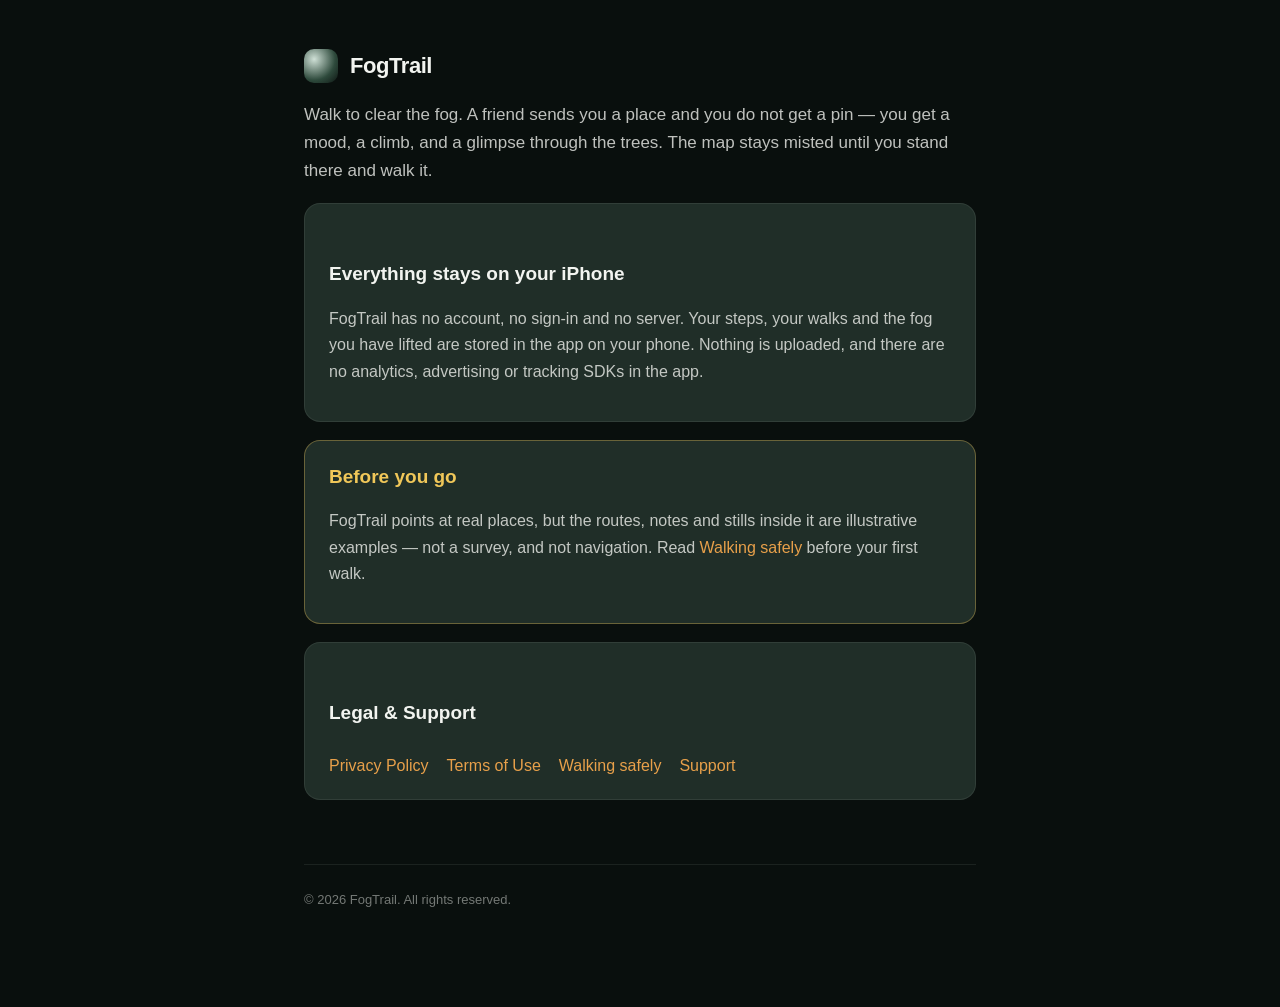
==== index.html @ edac89db "feat: FogTrail legal, safety and support site Privacy policy (HealthKit read-only, nothing transmitt" ====
<!DOCTYPE html>
<html lang="en">
<head>
  <meta charset="utf-8">
  <meta name="viewport" content="width=device-width, initial-scale=1">
  <title>FogTrail</title>
  <link rel="stylesheet" href="style.css">
</head>
<body>
  <div class="wrap">
    <header class="brand"><div class="dot"></div><h1>FogTrail</h1></header>
    <p class="lede">Walk to clear the fog. A friend sends you a place and you do not
    get a pin — you get a mood, a climb, and a glimpse through the trees. The map
    stays misted until you stand there and walk it.</p>

    <div class="card">
      <h2>Everything stays on your iPhone</h2>
      <p>FogTrail has no account, no sign-in and no server. Your steps, your walks
      and the fog you have lifted are stored in the app on your phone. Nothing is
      uploaded, and there are no analytics, advertising or tracking SDKs in the app.</p>
    </div>

    <div class="card warn">
      <h2>Before you go</h2>
      <p>FogTrail points at real places, but the routes, notes and stills inside it
      are illustrative examples — not a survey, and not navigation. Read
      <a href="safety.html">Walking safely</a> before your first walk.</p>
    </div>

    <div class="card">
      <h2>Legal &amp; Support</h2>
      <nav class="links">
        <a href="privacy.html">Privacy Policy</a>
        <a href="terms.html">Terms of Use</a>
        <a href="safety.html">Walking safely</a>
        <a href="support.html">Support</a>
      </nav>
    </div>
    <footer>© 2026 FogTrail. All rights reserved.</footer>
  </div>
</body>
</html>
---- style.css ----
:root {
  --bg: #090f0d;
  --panel: #202e28;
  --sunken: #131d19;
  --text: #f2f4f0;
  --text2: rgba(242,244,240,0.78);
  --text3: rgba(242,244,240,0.46);
  --accent: #e8a04a;
  --gold: #f0c759;
  --line: rgba(242,244,240,0.08);
}
* { box-sizing: border-box; }
body {
  margin: 0;
  background: var(--bg);
  color: var(--text);
  font-family: -apple-system, BlinkMacSystemFont, "Segoe UI", Roboto, Helvetica, Arial, sans-serif;
  line-height: 1.65;
}
.wrap { max-width: 720px; margin: 0 auto; padding: 48px 24px 96px; }
header.brand { display: flex; align-items: center; gap: 12px; margin-bottom: 8px; }
header.brand .dot {
  width: 34px; height: 34px; border-radius: 10px;
  background: radial-gradient(circle at 30% 30%, #cfe0d6, #2e4a3c 62%, #0d1512);
}
header.brand h1 { font-size: 22px; margin: 0; font-weight: 700; letter-spacing: -0.02em; }
h1.title { font-size: 30px; margin: 28px 0 4px; letter-spacing: -0.02em; }
.updated { color: var(--text3); font-size: 13px; margin-bottom: 32px; }
h2 { font-size: 19px; margin: 34px 0 8px; }
h3 { font-size: 16px; margin: 24px 0 6px; color: var(--text); }
p, li { color: var(--text2); }
strong { color: var(--text); }
a { color: var(--accent); text-decoration: none; }
a:hover { text-decoration: underline; }
.card {
  background: var(--panel);
  border: 1px solid var(--line);
  border-radius: 16px;
  padding: 20px 24px;
  margin: 18px 0;
}
.card.warn { border-color: rgba(240,199,89,0.35); }
.card.warn h2 { color: var(--gold); margin-top: 0; }
.lede { font-size: 17px; color: var(--text2); }
nav.links { display: flex; gap: 18px; flex-wrap: wrap; margin-top: 24px; }
footer {
  margin-top: 64px;
  color: var(--text3);
  font-size: 13px;
  border-top: 1px solid var(--line);
  padding-top: 24px;
}
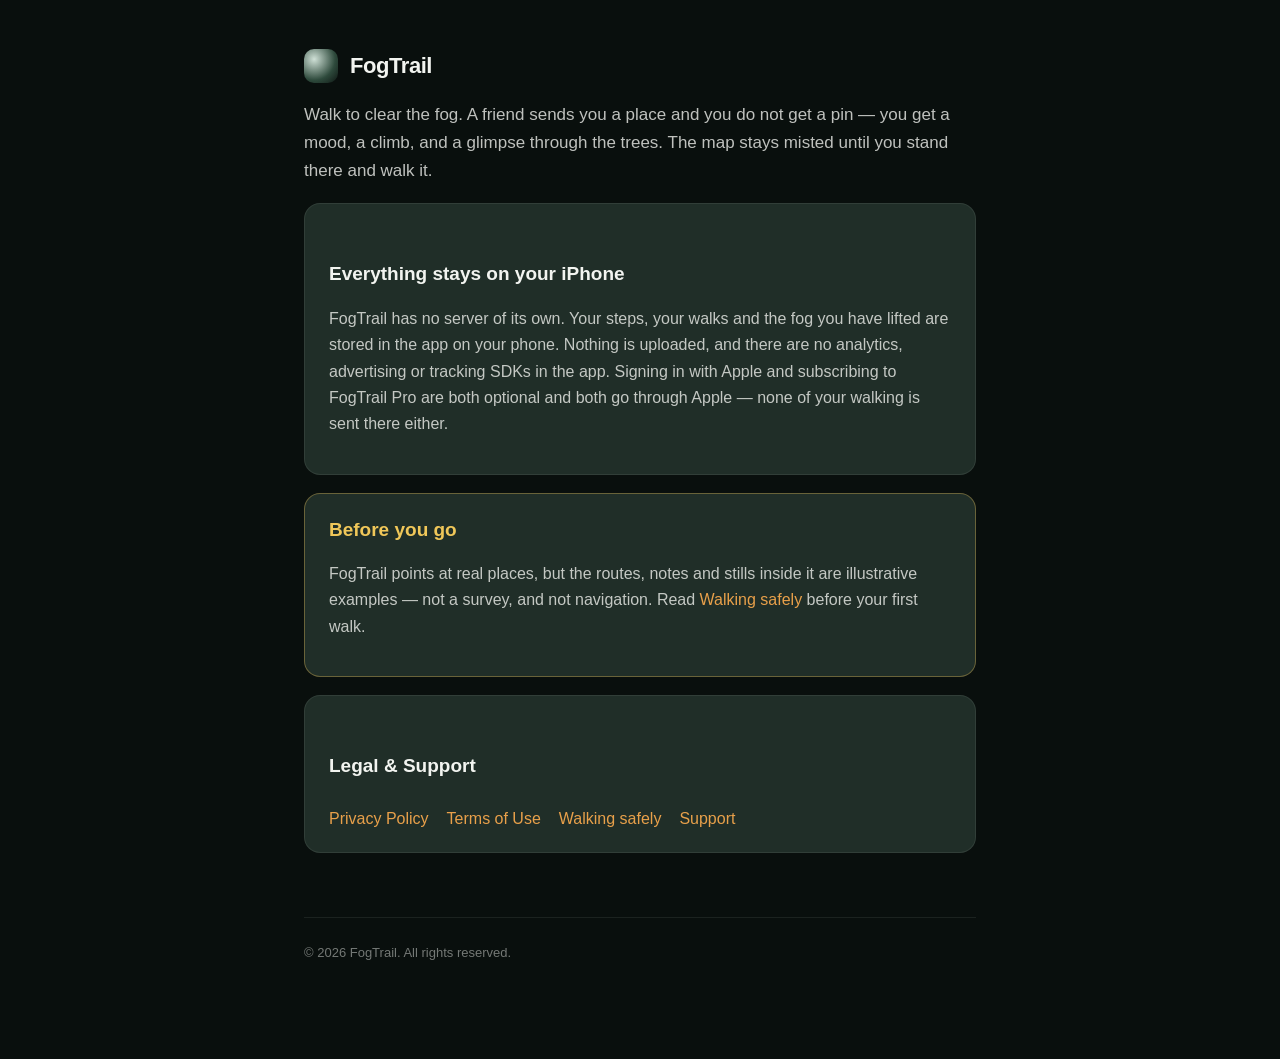
==== commit 5797928b: "docs: the pages now describe the app that exists Sign in with Apple and StoreKit 2 subscriptions shi" ====
--- a/index.html
+++ b/index.html
@@ -15,9 +15,11 @@
 
     <div class="card">
       <h2>Everything stays on your iPhone</h2>
-      <p>FogTrail has no account, no sign-in and no server. Your steps, your walks
-      and the fog you have lifted are stored in the app on your phone. Nothing is
-      uploaded, and there are no analytics, advertising or tracking SDKs in the app.</p>
+      <p>FogTrail has no server of its own. Your steps, your walks and the fog you
+      have lifted are stored in the app on your phone. Nothing is uploaded, and there
+      are no analytics, advertising or tracking SDKs in the app. Signing in with Apple
+      and subscribing to FogTrail Pro are both optional and both go through Apple —
+      none of your walking is sent there either.</p>
     </div>
 
     <div class="card warn">
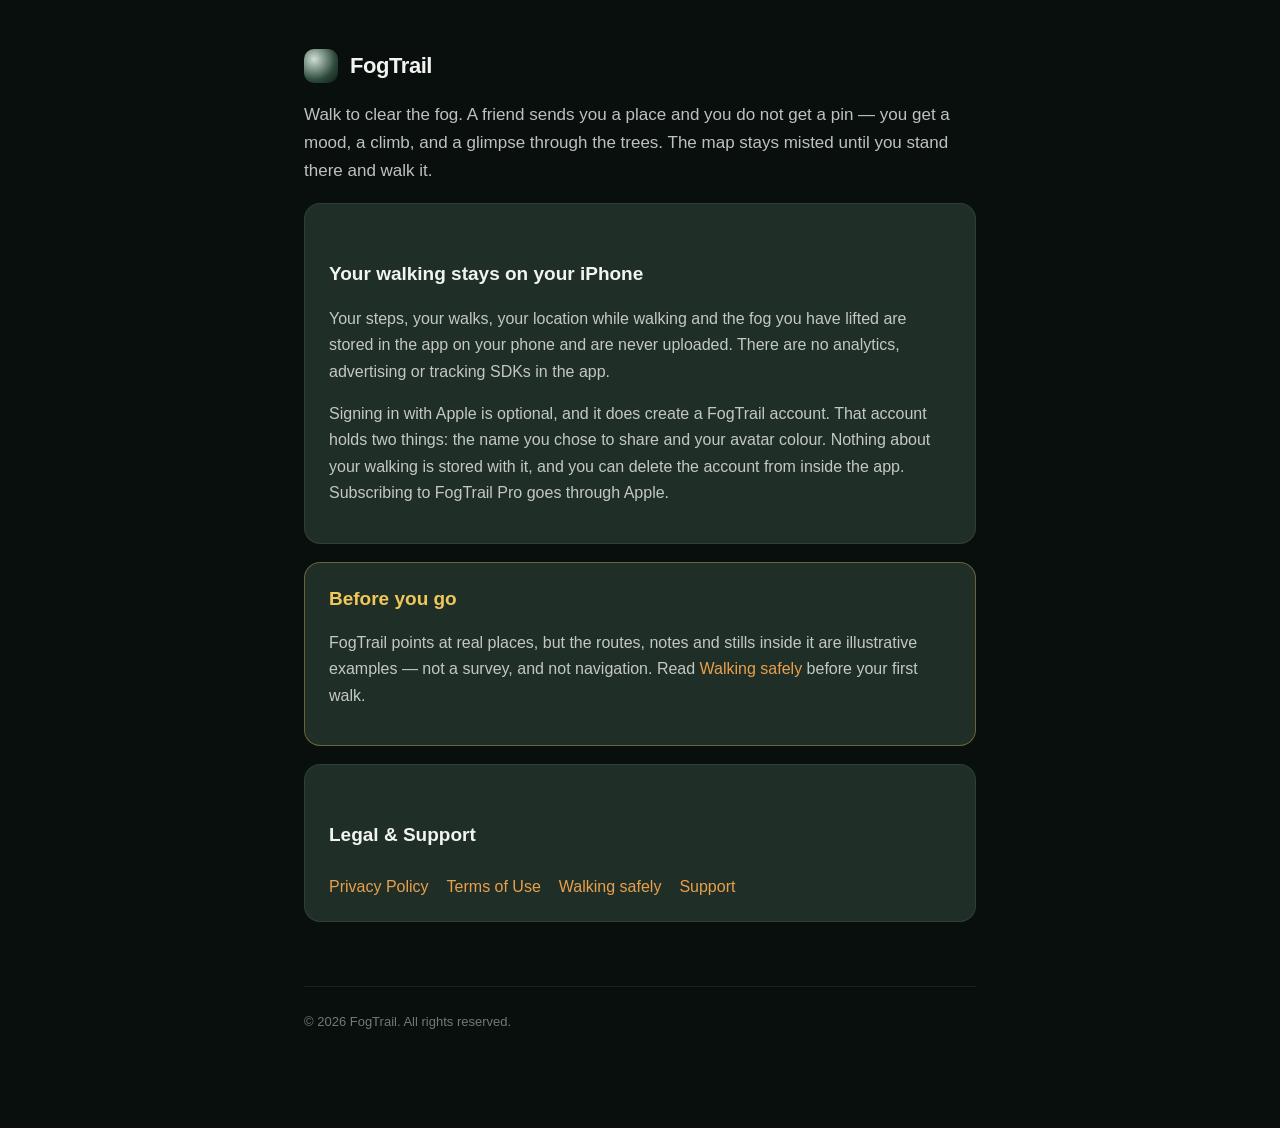
==== commit b1418c0f: "docs: the pages describe an app that now has a server FogTrail gained hosted accounts (Sign in with " ====
--- a/index.html
+++ b/index.html
@@ -14,12 +14,14 @@
     stays misted until you stand there and walk it.</p>
 
     <div class="card">
-      <h2>Everything stays on your iPhone</h2>
-      <p>FogTrail has no server of its own. Your steps, your walks and the fog you
-      have lifted are stored in the app on your phone. Nothing is uploaded, and there
-      are no analytics, advertising or tracking SDKs in the app. Signing in with Apple
-      and subscribing to FogTrail Pro are both optional and both go through Apple —
-      none of your walking is sent there either.</p>
+      <h2>Your walking stays on your iPhone</h2>
+      <p>Your steps, your walks, your location while walking and the fog you have
+      lifted are stored in the app on your phone and are never uploaded. There are no
+      analytics, advertising or tracking SDKs in the app.</p>
+      <p>Signing in with Apple is optional, and it does create a FogTrail account. That
+      account holds two things: the name you chose to share and your avatar colour.
+      Nothing about your walking is stored with it, and you can delete the account from
+      inside the app. Subscribing to FogTrail Pro goes through Apple.</p>
     </div>
 
     <div class="card warn">
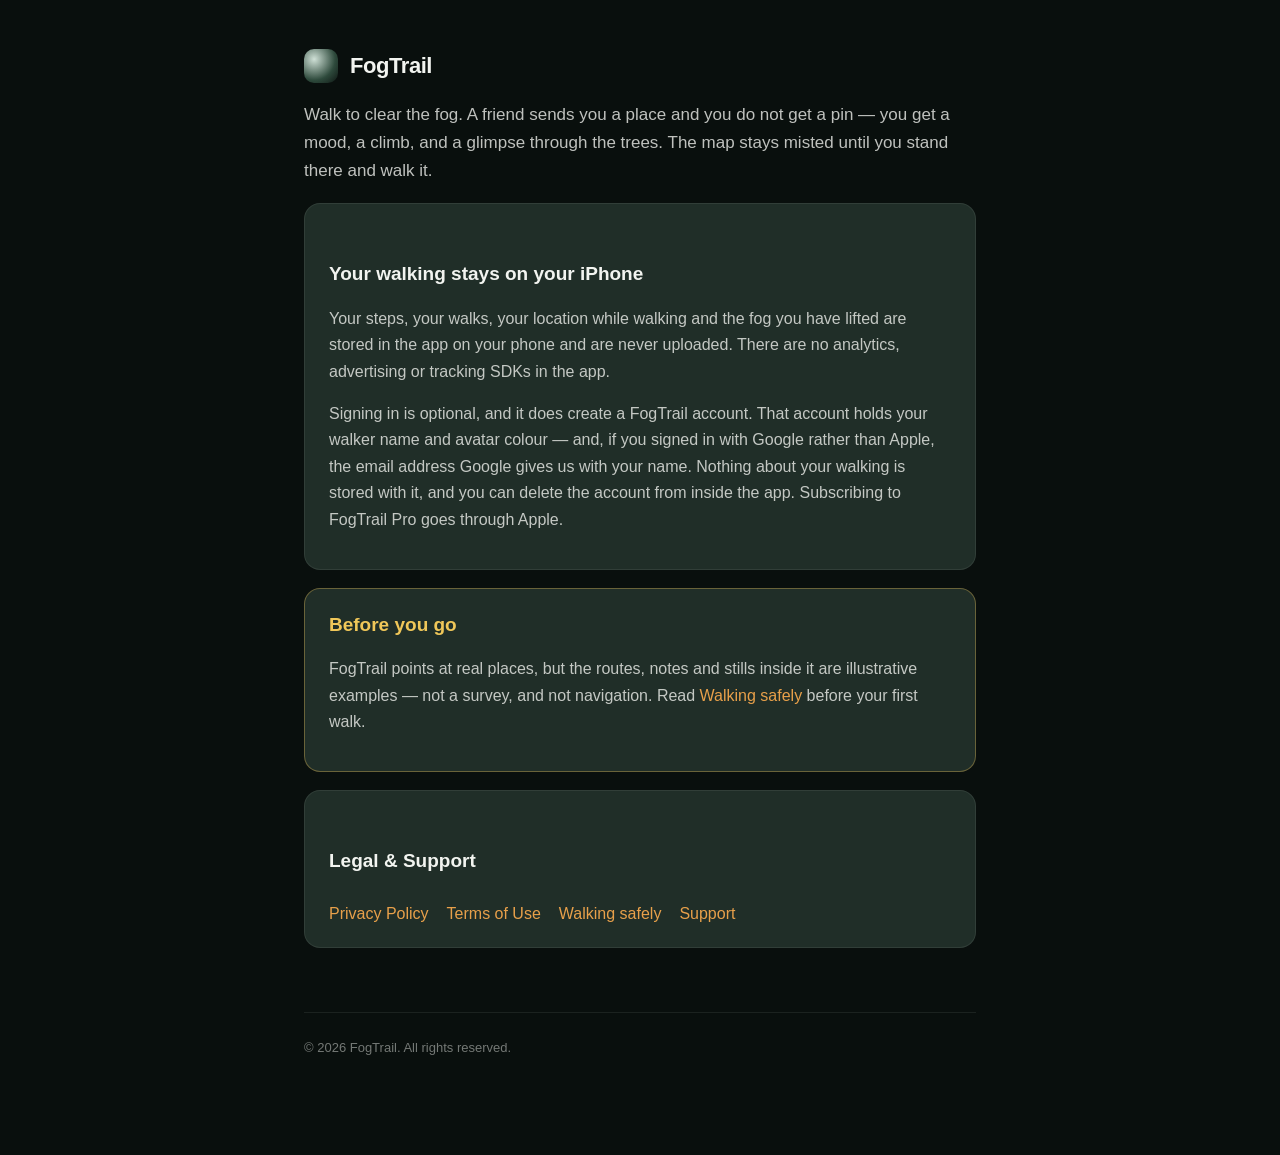
==== commit e6b8eae0: "docs: support and home describe the app's actual sign-in doors privacy.html was rewritten when Googl" ====
--- a/index.html
+++ b/index.html
@@ -18,8 +18,9 @@
       <p>Your steps, your walks, your location while walking and the fog you have
       lifted are stored in the app on your phone and are never uploaded. There are no
       analytics, advertising or tracking SDKs in the app.</p>
-      <p>Signing in with Apple is optional, and it does create a FogTrail account. That
-      account holds two things: the name you chose to share and your avatar colour.
+      <p>Signing in is optional, and it does create a FogTrail account. That account
+      holds your walker name and avatar colour &mdash; and, if you signed in with
+      Google rather than Apple, the email address Google gives us with your name.
       Nothing about your walking is stored with it, and you can delete the account from
       inside the app. Subscribing to FogTrail Pro goes through Apple.</p>
     </div>
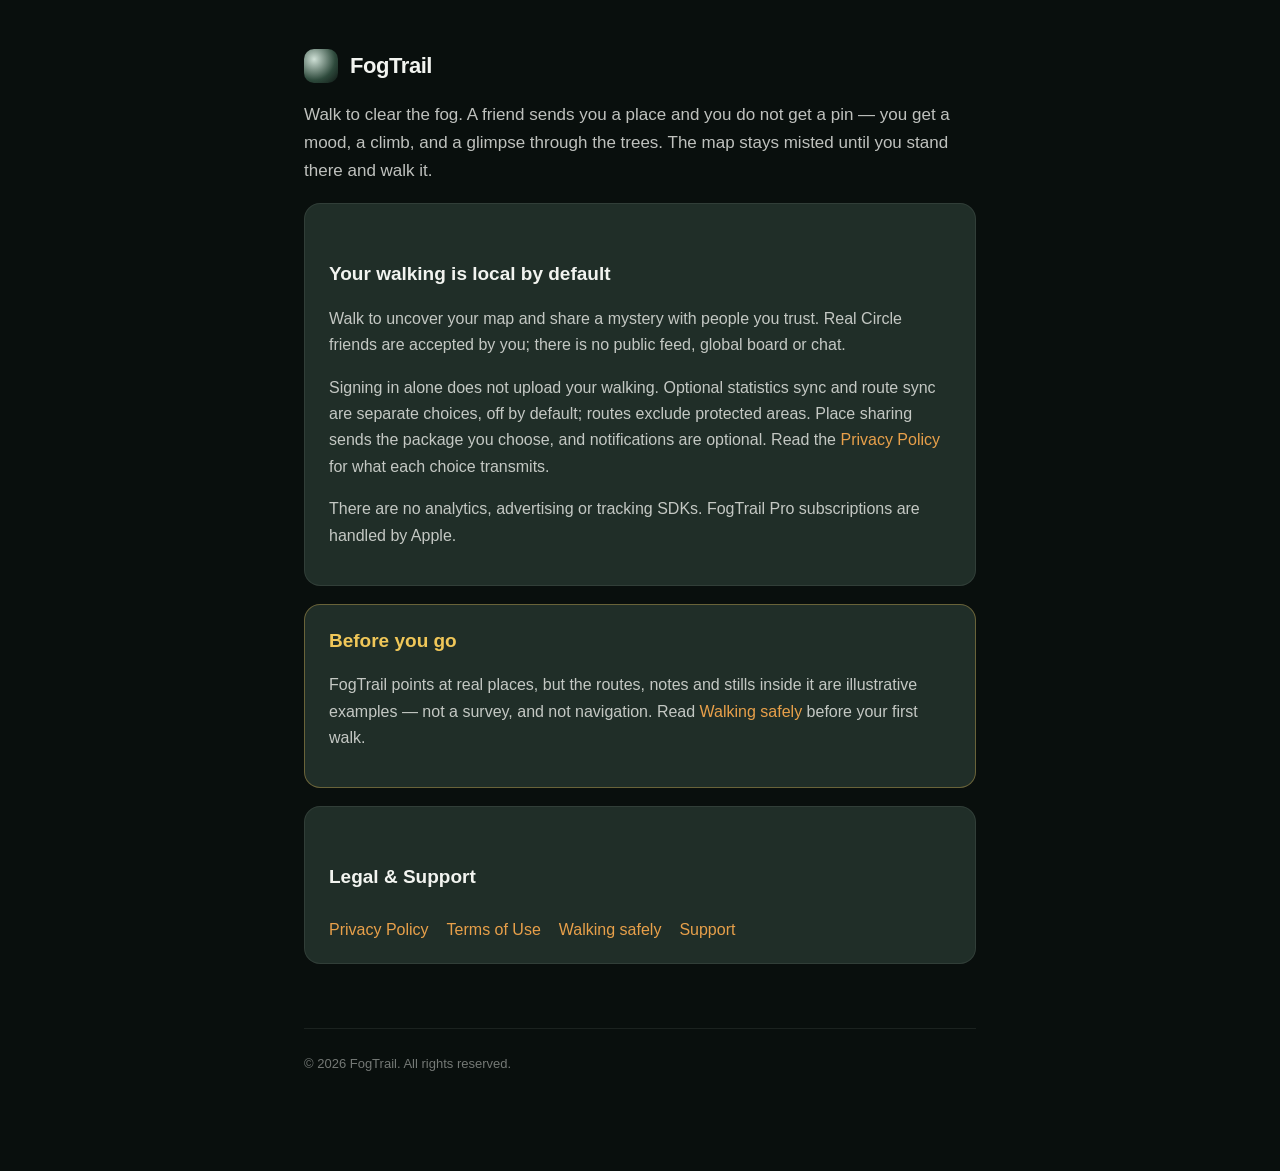
==== commit b179dc38: "docs: describe optional Circle, sync and notifications Privacy, Terms, Safety, Support and Home now " ====
--- a/index.html
+++ b/index.html
@@ -14,15 +14,15 @@
     stays misted until you stand there and walk it.</p>
 
     <div class="card">
-      <h2>Your walking stays on your iPhone</h2>
-      <p>Your steps, your walks, your location while walking and the fog you have
-      lifted are stored in the app on your phone and are never uploaded. There are no
-      analytics, advertising or tracking SDKs in the app.</p>
-      <p>Signing in is optional, and it does create a FogTrail account. That account
-      holds your walker name and avatar colour &mdash; and, if you signed in with
-      Google rather than Apple, the email address Google gives us with your name.
-      Nothing about your walking is stored with it, and you can delete the account from
-      inside the app. Subscribing to FogTrail Pro goes through Apple.</p>
+      <h2>Your walking is local by default</h2>
+      <p>Walk to uncover your map and share a mystery with people you trust. Real Circle
+      friends are accepted by you; there is no public feed, global board or chat.</p>
+      <p>Signing in alone does not upload your walking. Optional statistics sync and route
+      sync are separate choices, off by default; routes exclude protected areas. Place sharing
+      sends the package you choose, and notifications are optional. Read the
+      <a href="privacy.html">Privacy Policy</a> for what each choice transmits.</p>
+      <p>There are no analytics, advertising or tracking SDKs. FogTrail Pro subscriptions
+      are handled by Apple.</p>
     </div>
 
     <div class="card warn">
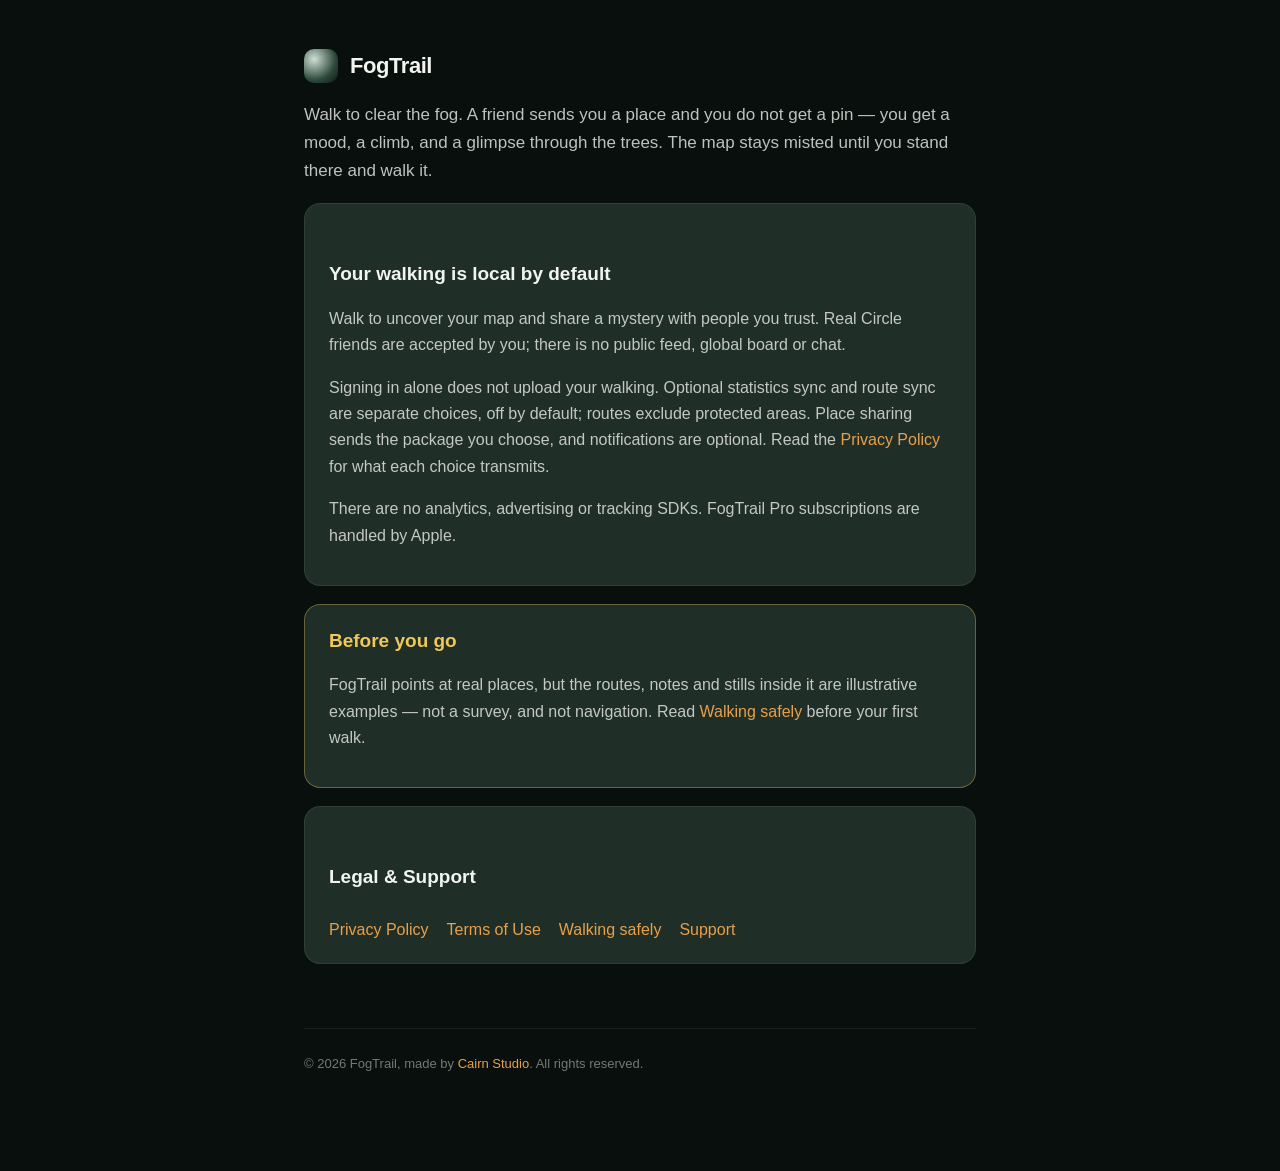
==== commit c1ed5109: "docs: safety contact section and Cairn Studio footer link Safety now names support@cairnstudio.si fo" ====
--- a/index.html
+++ b/index.html
@@ -41,7 +41,7 @@
         <a href="support.html">Support</a>
       </nav>
     </div>
-    <footer>© 2026 FogTrail. All rights reserved.</footer>
+    <footer>© 2026 FogTrail, made by <a href="https://www.cairnstudio.si/fogtrail/">Cairn Studio</a>. All rights reserved.</footer>
   </div>
 </body>
 </html>
